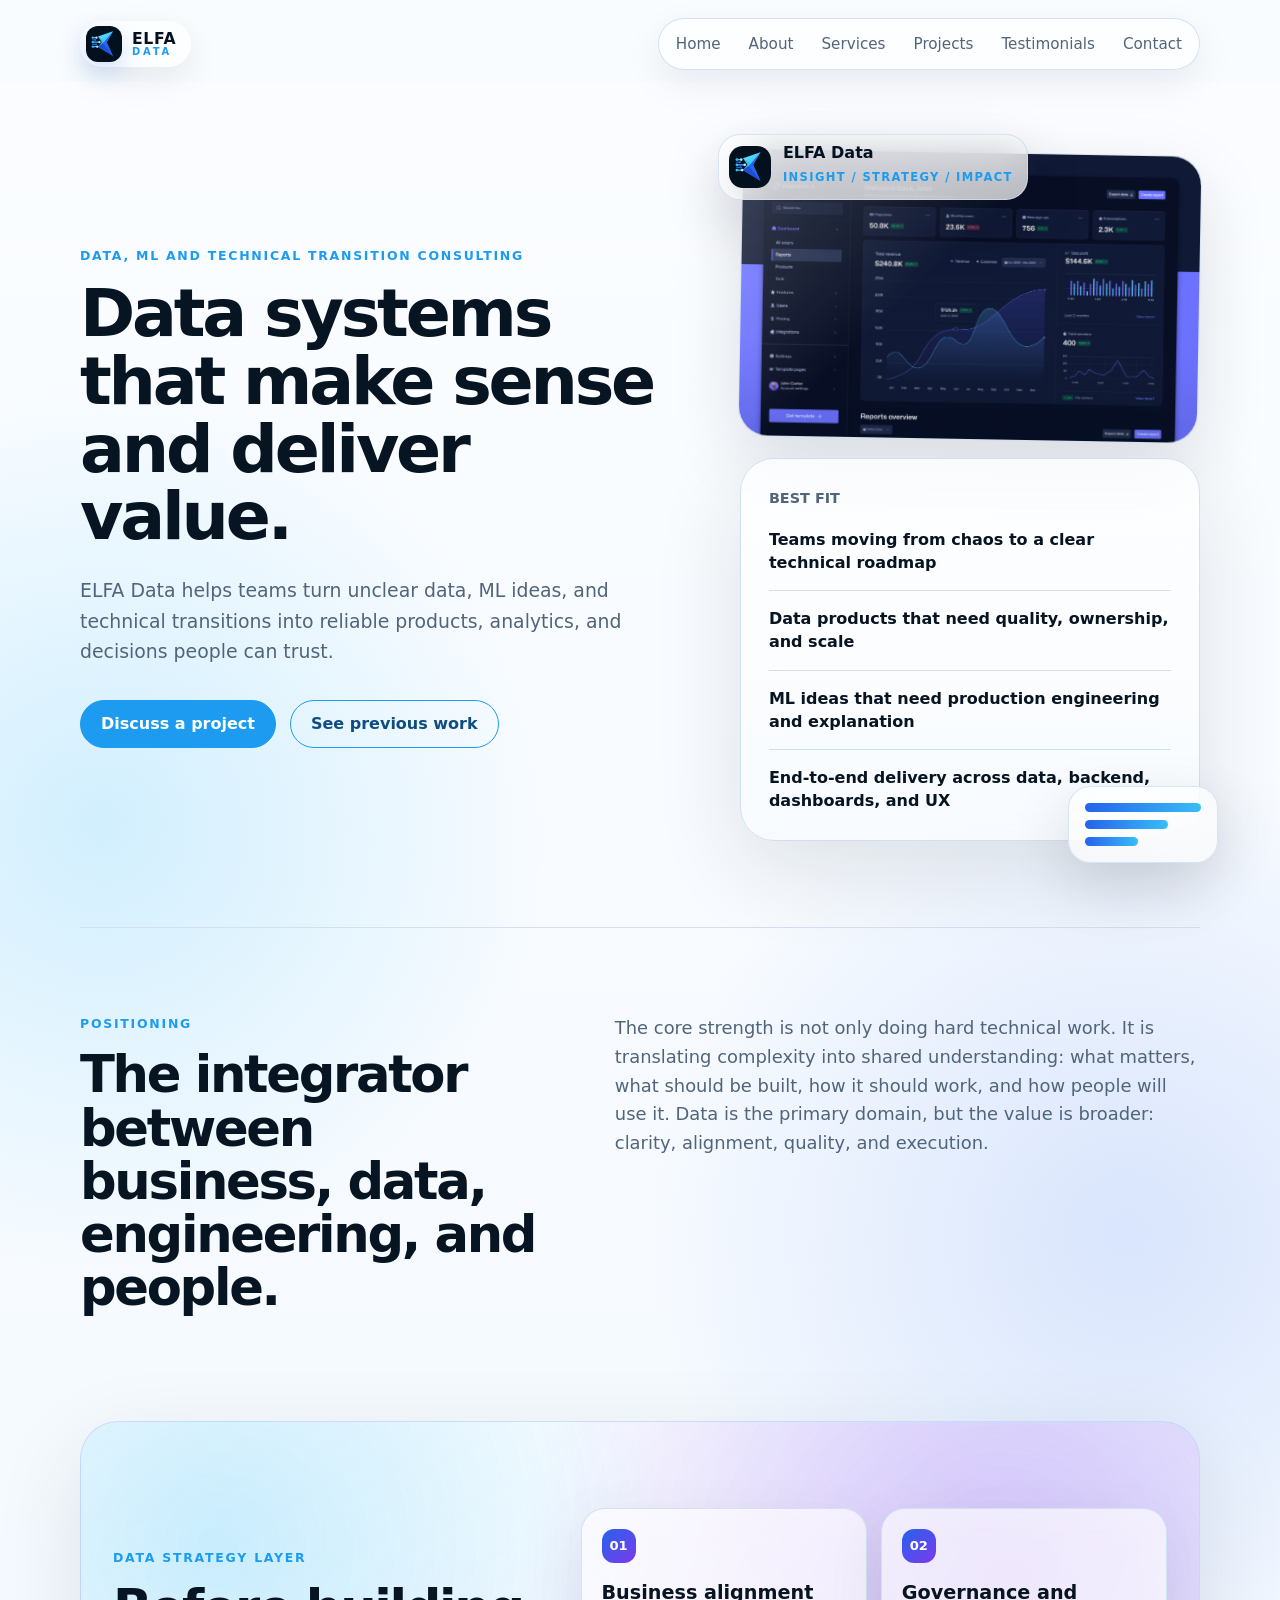
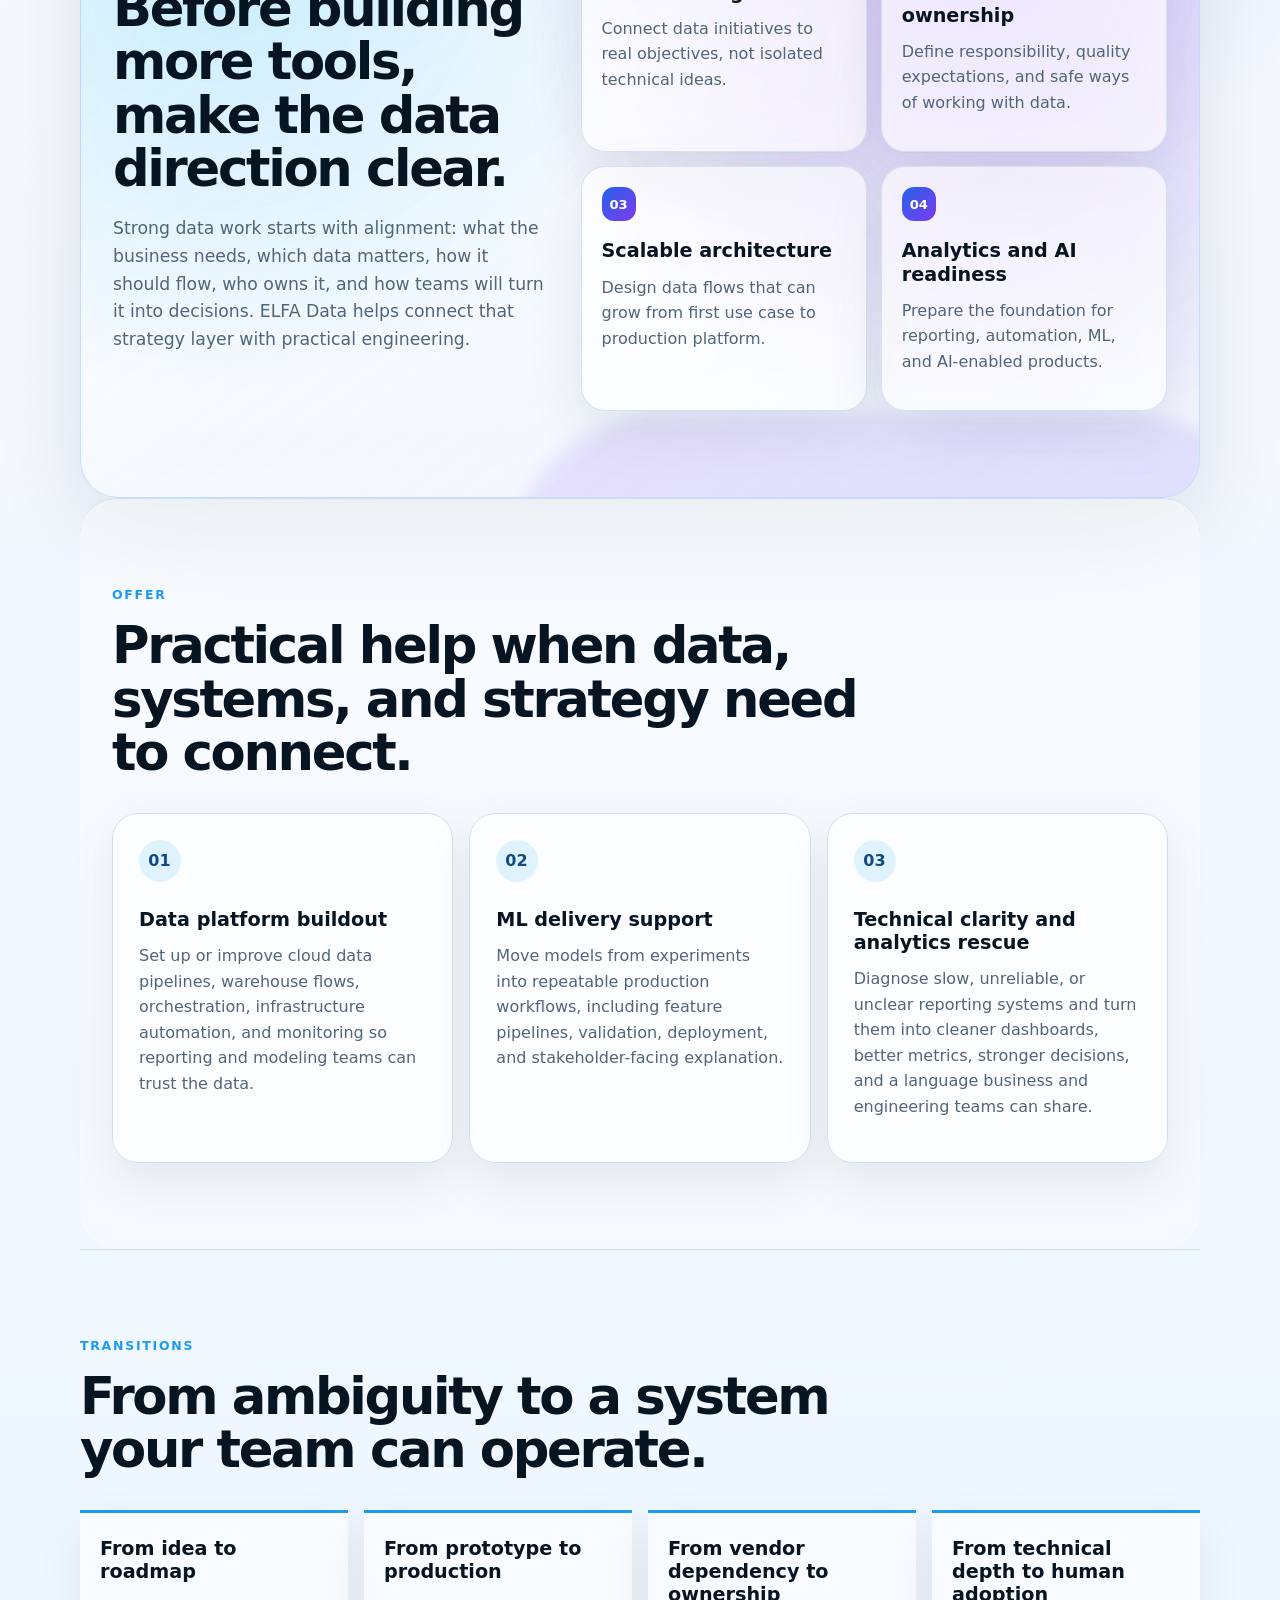
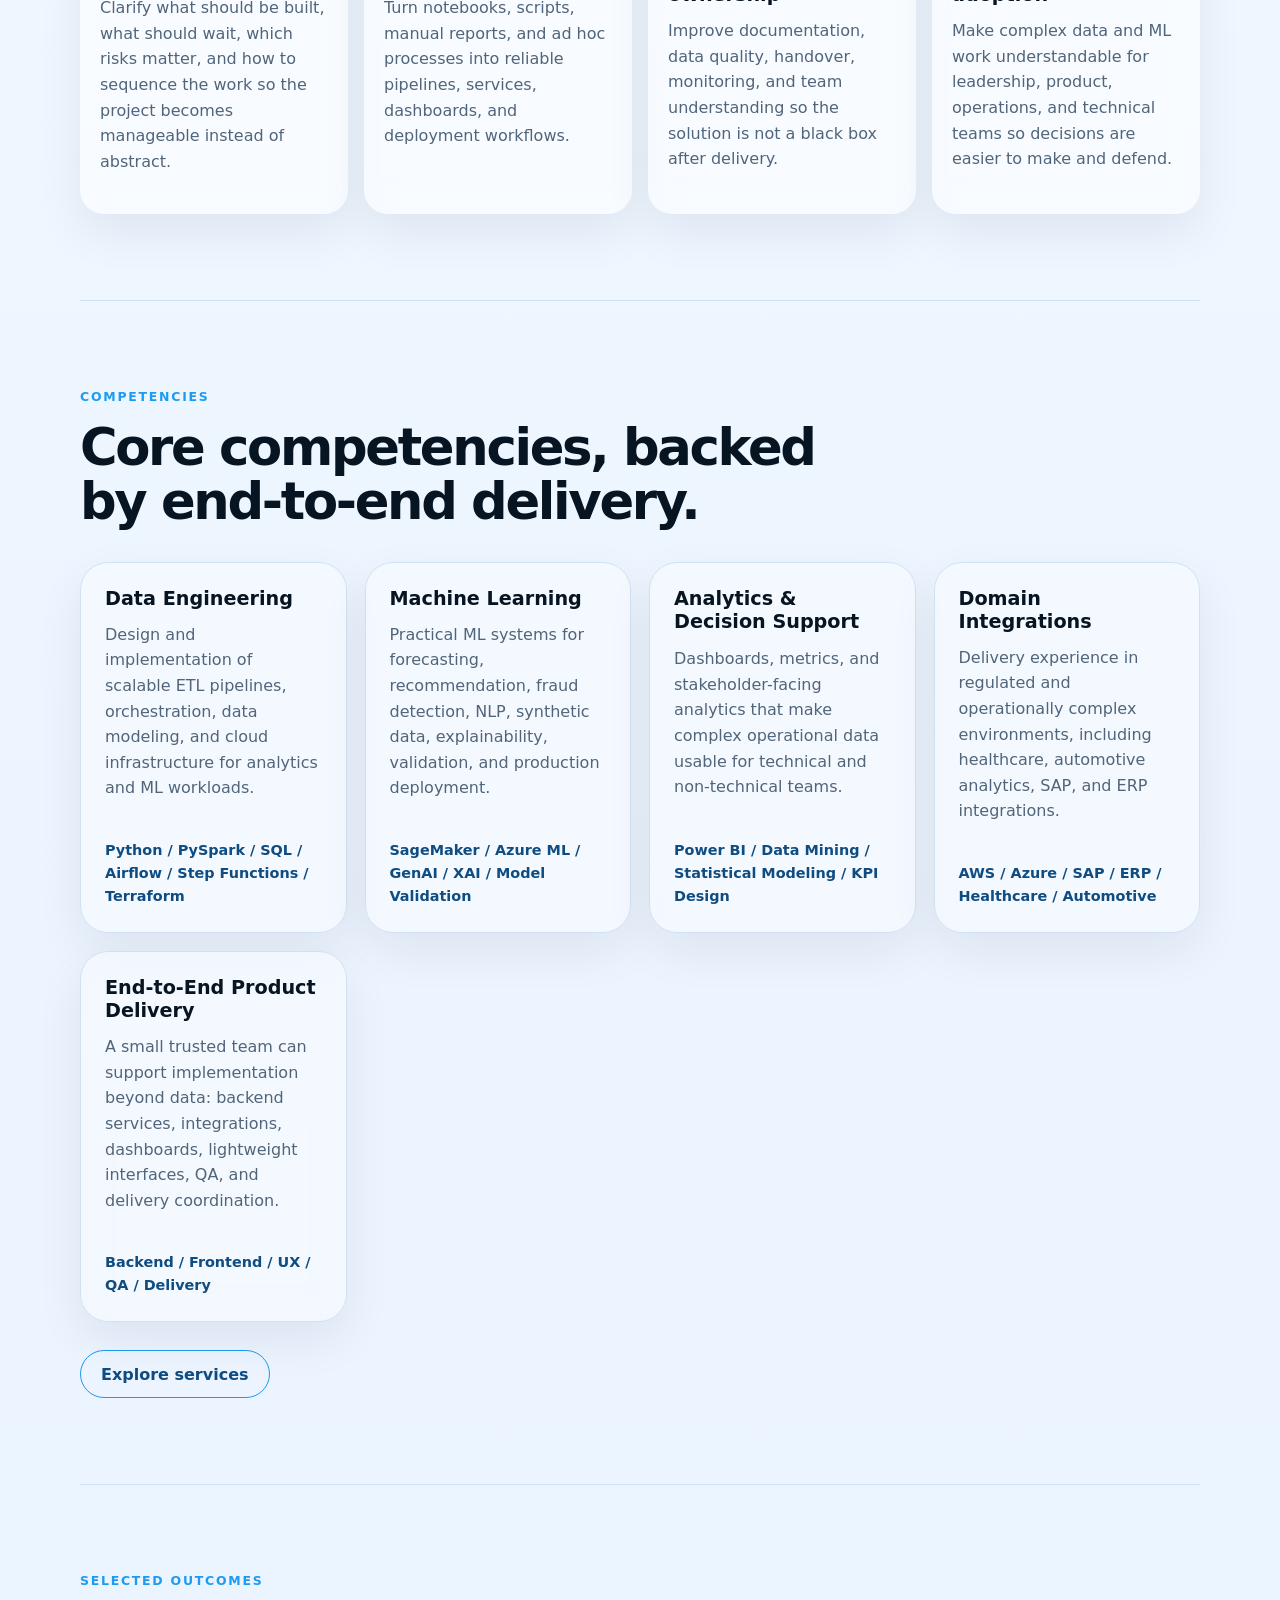
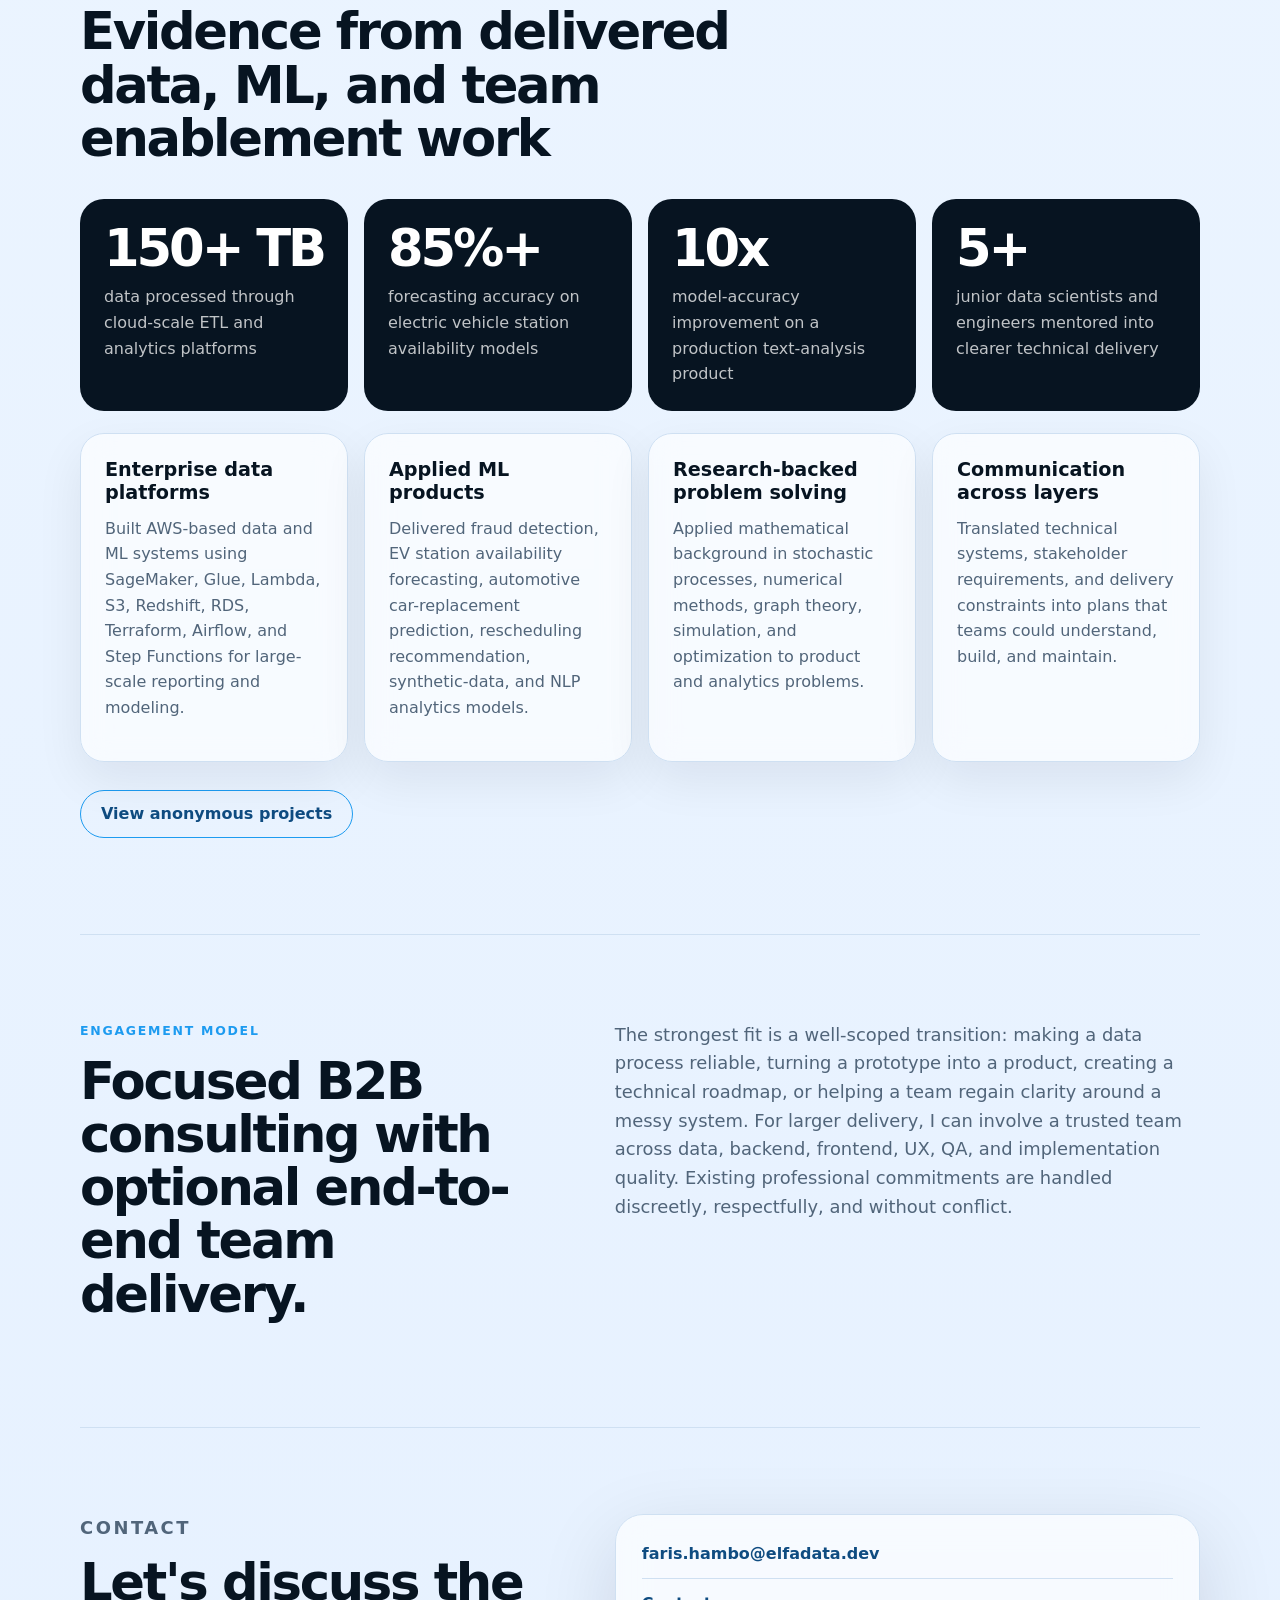
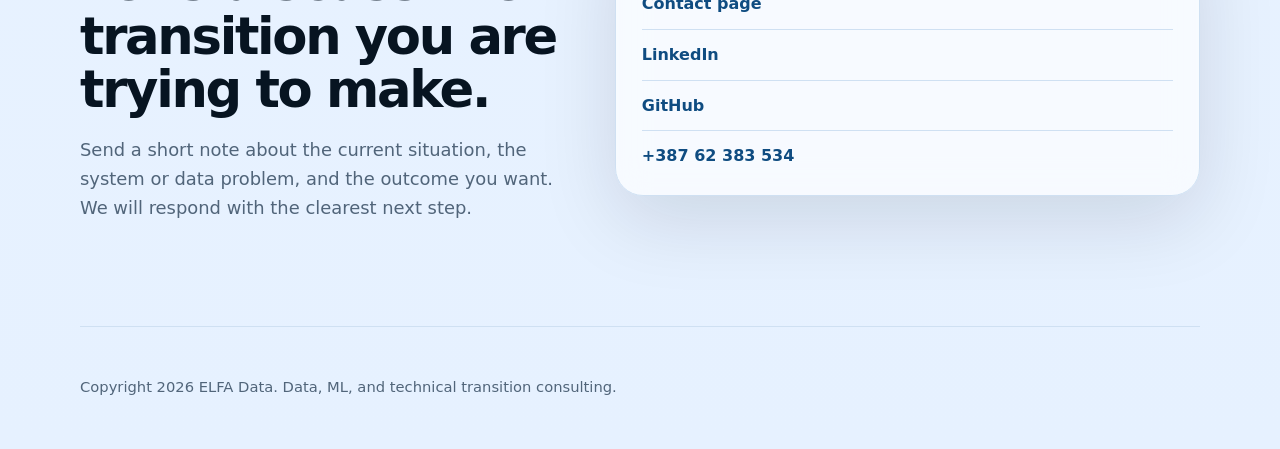
==== index.html @ 27aa933b "Initial ELFA Data portfolio site" ====
<!doctype html>
<html lang="en">
  <head>
    <meta charset="utf-8">
    <meta name="viewport" content="width=device-width, initial-scale=1">
    <meta
      name="description"
      content="Data, machine learning, and technical transition consulting for teams that need complex systems made clear, buildable, and useful."
    >
    <title>ELFA Data | Data, ML & Technical Transitions</title>
    <link rel="stylesheet" href="styles.css">
  </head>
  <body>
    <header class="site-header">
      <nav class="nav" aria-label="Main navigation">
        <a class="brand" href="index.html" aria-label="ELFA Data home">
          <img class="brand-logo" src="assets/elfa-mark.svg" alt="" aria-hidden="true">
          <span class="brand-text">
            <strong>ELFA</strong>
            <small>DATA</small>
          </span>
        </a>
        <div class="nav-links">
          <a href="index.html">Home</a>
          <a href="about.html">About</a>
          <a href="services.html">Services</a>
          <a href="projects.html">Projects</a>
          <a href="testimonials.html">Testimonials</a>
          <a href="contact.html">Contact</a>
        </div>
      </nav>
    </header>

    <main id="top">
      <section class="hero">
        <div class="hero-copy">
          <p class="eyebrow">Data, ML and technical transition consulting</p>
          <h1>Data systems that make sense and deliver value.</h1>
          <p class="hero-text">
            ELFA Data helps teams turn unclear data, ML ideas, and technical transitions into reliable products,
            analytics, and decisions people can trust.
          </p>
          <div class="hero-actions">
            <a class="button primary" href="contact.html">Discuss a project</a>
            <a class="button secondary" href="projects.html">See previous work</a>
          </div>
        </div>

        <aside class="hero-visual" aria-label="Consulting snapshot">
          <figure class="visual-frame hero-image-frame">
            <img src="assets/pic2.png" alt="Dark analytics dashboard interface with charts and metrics">
          </figure>

          <div class="signal-card">
            <img src="assets/elfa-mark.svg" alt="" aria-hidden="true">
            <div>
              <p>ELFA Data</p>
              <span>Insight / Strategy / Impact</span>
            </div>
          </div>

          <div class="hero-card">
            <p class="card-label">Best fit</p>
            <ul>
              <li>Teams moving from chaos to a clear technical roadmap</li>
              <li>Data products that need quality, ownership, and scale</li>
              <li>ML ideas that need production engineering and explanation</li>
              <li>End-to-end delivery across data, backend, dashboards, and UX</li>
            </ul>
          </div>

          <div class="mini-dashboard" aria-hidden="true">
            <span></span>
            <span></span>
            <span></span>
          </div>
        </aside>
      </section>

      <section class="section intro">
        <div>
          <p class="eyebrow">Positioning</p>
          <h2>The integrator between business, data, engineering, and people.</h2>
        </div>
        <p>
          The core strength is not only doing hard technical work. It is translating complexity into shared
          understanding: what matters, what should be built, how it should work, and how people will use it. Data
          is the primary domain, but the value is broader: clarity, alignment, quality, and execution.
        </p>
      </section>

      <section class="section strategy-cloud">
        <div class="strategy-copy">
          <p class="eyebrow">Data strategy layer</p>
          <h2>Before building more tools, make the data direction clear.</h2>
          <p>
            Strong data work starts with alignment: what the business needs, which data matters, how it should flow,
            who owns it, and how teams will turn it into decisions. ELFA Data helps connect that strategy layer with
            practical engineering.
          </p>
        </div>

        <div class="strategy-grid" aria-label="Data strategy elements">
          <article>
            <span>01</span>
            <h3>Business alignment</h3>
            <p>Connect data initiatives to real objectives, not isolated technical ideas.</p>
          </article>
          <article>
            <span>02</span>
            <h3>Governance and ownership</h3>
            <p>Define responsibility, quality expectations, and safe ways of working with data.</p>
          </article>
          <article>
            <span>03</span>
            <h3>Scalable architecture</h3>
            <p>Design data flows that can grow from first use case to production platform.</p>
          </article>
          <article>
            <span>04</span>
            <h3>Analytics and AI readiness</h3>
            <p>Prepare the foundation for reporting, automation, ML, and AI-enabled products.</p>
          </article>
        </div>
      </section>

      <section class="section offer" id="offer">
        <div class="section-heading">
          <p class="eyebrow">Offer</p>
          <h2>Practical help when data, systems, and strategy need to connect.</h2>
        </div>

        <div class="offer-grid">
          <article>
            <span>01</span>
            <h3>Data platform buildout</h3>
            <p>
              Set up or improve cloud data pipelines, warehouse flows, orchestration, infrastructure automation,
              and monitoring so reporting and modeling teams can trust the data.
            </p>
          </article>
          <article>
            <span>02</span>
            <h3>ML delivery support</h3>
            <p>
              Move models from experiments into repeatable production workflows, including feature pipelines,
              validation, deployment, and stakeholder-facing explanation.
            </p>
          </article>
          <article>
            <span>03</span>
            <h3>Technical clarity and analytics rescue</h3>
            <p>
              Diagnose slow, unreliable, or unclear reporting systems and turn them into cleaner dashboards, better
              metrics, stronger decisions, and a language business and engineering teams can share.
            </p>
          </article>
        </div>
      </section>

      <section class="section transitions" id="transitions">
        <div class="section-heading">
          <p class="eyebrow">Transitions</p>
          <h2>From ambiguity to a system your team can operate.</h2>
        </div>

        <div class="transition-grid">
          <article>
            <h3>From idea to roadmap</h3>
            <p>
              Clarify what should be built, what should wait, which risks matter, and how to sequence the work so
              the project becomes manageable instead of abstract.
            </p>
          </article>
          <article>
            <h3>From prototype to production</h3>
            <p>
              Turn notebooks, scripts, manual reports, and ad hoc processes into reliable pipelines, services,
              dashboards, and deployment workflows.
            </p>
          </article>
          <article>
            <h3>From vendor dependency to ownership</h3>
            <p>
              Improve documentation, data quality, handover, monitoring, and team understanding so the solution is
              not a black box after delivery.
            </p>
          </article>
          <article>
            <h3>From technical depth to human adoption</h3>
            <p>
              Make complex data and ML work understandable for leadership, product, operations, and technical teams
              so decisions are easier to make and defend.
            </p>
          </article>
        </div>
      </section>

      <section class="section" id="services">
        <div class="section-heading">
          <p class="eyebrow">Competencies</p>
          <h2>Core competencies, backed by end-to-end delivery.</h2>
        </div>

        <div class="service-grid">
          <article class="service-card">
            <h3>Data Engineering</h3>
            <p>
              Design and implementation of scalable ETL pipelines, orchestration, data modeling, and cloud
              infrastructure for analytics and ML workloads.
            </p>
            <span>Python / PySpark / SQL / Airflow / Step Functions / Terraform</span>
          </article>

          <article class="service-card">
            <h3>Machine Learning</h3>
            <p>
              Practical ML systems for forecasting, recommendation, fraud detection, NLP, synthetic data,
              explainability, validation, and production deployment.
            </p>
            <span>SageMaker / Azure ML / GenAI / XAI / Model Validation</span>
          </article>

          <article class="service-card">
            <h3>Analytics & Decision Support</h3>
            <p>
              Dashboards, metrics, and stakeholder-facing analytics that make complex operational data usable for
              technical and non-technical teams.
            </p>
            <span>Power BI / Data Mining / Statistical Modeling / KPI Design</span>
          </article>

          <article class="service-card">
            <h3>Domain Integrations</h3>
            <p>
              Delivery experience in regulated and operationally complex environments, including healthcare,
              automotive analytics, SAP, and ERP integrations.
            </p>
            <span>AWS / Azure / SAP / ERP / Healthcare / Automotive</span>
          </article>

          <article class="service-card">
            <h3>End-to-End Product Delivery</h3>
            <p>
              A small trusted team can support implementation beyond data: backend services, integrations,
              dashboards, lightweight interfaces, QA, and delivery coordination.
            </p>
            <span>Backend / Frontend / UX / QA / Delivery</span>
          </article>

        </div>
        <div class="section-link">
          <a class="button secondary" href="services.html">Explore services</a>
        </div>
      </section>

      <section class="section proof" id="proof">
        <div class="section-heading">
          <p class="eyebrow">Selected outcomes</p>
          <h2>Evidence from delivered data, ML, and team enablement work</h2>
        </div>

        <div class="metric-grid">
          <div class="metric">
            <strong>150+ TB</strong>
            <span>data processed through cloud-scale ETL and analytics platforms</span>
          </div>
          <div class="metric">
            <strong>85%+</strong>
            <span>forecasting accuracy on electric vehicle station availability models</span>
          </div>
          <div class="metric">
            <strong>10x</strong>
            <span>model-accuracy improvement on a production text-analysis product</span>
          </div>
          <div class="metric">
            <strong>5+</strong>
            <span>junior data scientists and engineers mentored into clearer technical delivery</span>
          </div>
        </div>

        <div class="proof-list">
          <article>
            <h3>Enterprise data platforms</h3>
            <p>
              Built AWS-based data and ML systems using SageMaker, Glue, Lambda, S3, Redshift, RDS, Terraform,
              Airflow, and Step Functions for large-scale reporting and modeling.
            </p>
          </article>
          <article>
            <h3>Applied ML products</h3>
            <p>
              Delivered fraud detection, EV station availability forecasting, automotive car-replacement
              prediction, rescheduling recommendation, synthetic-data, and NLP analytics models.
            </p>
          </article>
          <article>
            <h3>Research-backed problem solving</h3>
            <p>
              Applied mathematical background in stochastic processes, numerical methods, graph theory, simulation,
              and optimization to product and analytics problems.
            </p>
          </article>
          <article>
            <h3>Communication across layers</h3>
            <p>
              Translated technical systems, stakeholder requirements, and delivery constraints into plans that
              teams could understand, build, and maintain.
            </p>
          </article>
        </div>
        <div class="section-link">
          <a class="button secondary" href="projects.html">View anonymous projects</a>
        </div>
      </section>

      <section class="section availability">
        <div>
          <p class="eyebrow">Engagement model</p>
          <h2>Focused B2B consulting with optional end-to-end team delivery.</h2>
        </div>
        <p>
          The strongest fit is a well-scoped transition: making a data process reliable, turning a prototype into a
          product, creating a technical roadmap, or helping a team regain clarity around a messy system. For larger
          delivery, I can involve a trusted team across data, backend, frontend, UX, QA, and implementation quality.
          Existing professional commitments are handled discreetly, respectfully, and without conflict.
        </p>
      </section>

      <section class="section contact" id="contact">
        <div>
          <p class="eyebrow">Contact</p>
          <h2>Let's discuss the transition you are trying to make.</h2>
          <p>
            Send a short note about the current situation, the system or data problem, and the outcome you want.
            We will respond with the clearest next step.
          </p>
        </div>
        <div class="contact-card">
          <a href="mailto:faris.hambo@elfadata.dev">faris.hambo@elfadata.dev</a>
          <a href="contact.html">Contact page</a>
          <a href="https://www.linkedin.com/in/faris-hambo">LinkedIn</a>
          <a href="https://github.com/FarisHambo-Node">GitHub</a>
          <a href="tel:+38762383534">+387 62 383 534</a>
        </div>
      </section>
    </main>

    <footer class="footer">
      <p>Copyright 2026 ELFA Data. Data, ML, and technical transition consulting.</p>
    </footer>
  </body>
</html>
---- styles.css ----
:root {
  color-scheme: light;
  --bg: #eef6ff;
  --surface: #f8fbff;
  --surface-strong: #ffffff;
  --ink: #071421;
  --muted: #51657a;
  --line: #cfe0f2;
  --accent: #1d9bf0;
  --accent-dark: #0f4c81;
  --accent-soft: #dff3ff;
  --navy: #03111f;
  --blue: #2563eb;
  --cyan: #38bdf8;
  --shadow: 0 24px 80px rgba(3, 17, 31, 0.12);
  --font-body: ui-sans-serif, system-ui, -apple-system, BlinkMacSystemFont, "Segoe UI", sans-serif;
  --font-display: ui-sans-serif, system-ui, -apple-system, BlinkMacSystemFont, "Segoe UI", sans-serif;
  font-family: var(--font-body);
}

* {
  box-sizing: border-box;
}

html {
  scroll-behavior: smooth;
}

body {
  margin: 0;
  background:
    radial-gradient(circle at 8% 12%, rgba(56, 189, 248, 0.2), transparent 28rem),
    radial-gradient(circle at 88% 18%, rgba(37, 99, 235, 0.14), transparent 30rem),
    linear-gradient(180deg, #fbfdff 0%, var(--bg) 48%, #e6f1ff 100%);
  color: var(--ink);
  font-size: 16px;
  line-height: 1.6;
}

a {
  color: inherit;
  text-decoration: none;
}

.site-header {
  position: sticky;
  top: 0;
  z-index: 10;
  background: rgba(248, 251, 255, 0.78);
  backdrop-filter: blur(20px);
}

.nav,
main,
.footer {
  width: min(1120px, calc(100% - 40px));
  margin: 0 auto;
}

.nav {
  display: flex;
  align-items: center;
  justify-content: space-between;
  padding: 18px 0 12px;
}

.brand {
  display: inline-flex;
  align-items: center;
  gap: 10px;
  min-height: 46px;
  border-radius: 999px;
  background: rgba(255, 255, 255, 0.7);
  padding: 5px 15px 5px 6px;
  box-shadow: 0 12px 34px rgba(3, 17, 31, 0.08);
  font-weight: 850;
  letter-spacing: -0.03em;
}

.brand-logo {
  width: 36px;
  height: 36px;
  border-radius: 12px;
  box-shadow: 0 10px 24px rgba(37, 99, 235, 0.2);
}

.brand-text {
  display: grid;
  gap: 0;
  line-height: 1;
}

.brand-text strong {
  color: var(--navy);
  font-size: 0.98rem;
  letter-spacing: 0.04em;
}

.brand-text small {
  color: var(--accent);
  font-size: 0.62rem;
  font-weight: 850;
  letter-spacing: 0.28em;
}

.nav-links {
  display: flex;
  gap: 4px;
  border: 1px solid rgba(207, 224, 242, 0.92);
  border-radius: 999px;
  background: rgba(255, 255, 255, 0.68);
  box-shadow: 0 14px 40px rgba(3, 17, 31, 0.07);
  padding: 5px;
  color: var(--muted);
  font-size: 0.95rem;
}

.nav-links a {
  border-radius: 999px;
  padding: 8px 12px;
}

.nav-links a:hover {
  background: var(--accent-soft);
  color: var(--accent);
}

.hero {
  display: grid;
  grid-template-columns: minmax(0, 0.92fr) minmax(340px, 0.72fr);
  gap: 72px;
  align-items: center;
  min-height: calc(100vh - 70px);
  padding: 70px 0 86px;
}

.hero-copy {
  max-width: 700px;
}

.page-hero {
  max-width: 900px;
  padding: 104px 0 76px;
}

.eyebrow {
  margin: 0 0 14px;
  color: var(--accent);
  font-size: 0.78rem;
  font-weight: 800;
  letter-spacing: 0.14em;
  text-transform: uppercase;
}

h1,
h2,
h3,
p {
  margin-top: 0;
}

h1 {
  max-width: 760px;
  margin-bottom: 24px;
  font-family: var(--font-display);
  font-size: clamp(2.7rem, 5.2vw, 4.9rem);
  font-weight: 760;
  line-height: 1.02;
  letter-spacing: -0.048em;
}

h2 {
  margin-bottom: 20px;
  font-size: clamp(2rem, 4vw, 3.6rem);
  font-weight: 760;
  line-height: 1.04;
  letter-spacing: -0.045em;
}

h3 {
  margin-bottom: 12px;
  font-size: 1.2rem;
  line-height: 1.2;
}

.hero-text {
  max-width: 620px;
  color: var(--muted);
  font-size: clamp(1.04rem, 1.6vw, 1.18rem);
}

.hero-actions {
  display: flex;
  flex-wrap: wrap;
  gap: 14px;
  margin-top: 34px;
}

.button {
  display: inline-flex;
  align-items: center;
  justify-content: center;
  min-height: 48px;
  padding: 0 20px;
  border: 1px solid var(--accent);
  border-radius: 999px;
  font-weight: 800;
}

.button.primary {
  background: var(--accent);
  color: #fff;
}

.button.primary:hover {
  background: var(--accent-dark);
}

.button.secondary {
  color: var(--accent-dark);
}

.button.secondary:hover {
  background: var(--accent-soft);
}

.hero-visual {
  position: relative;
  display: grid;
  gap: 18px;
}

.visual-frame {
  position: relative;
  overflow: hidden;
  margin: 0;
  border: 1px solid rgba(207, 224, 242, 0.86);
  border-radius: 30px;
  background: rgba(255, 255, 255, 0.46);
  box-shadow: 0 24px 70px rgba(3, 17, 31, 0.12);
  backdrop-filter: blur(18px);
}

.visual-frame::after {
  content: "";
  position: absolute;
  inset: 0;
  background:
    linear-gradient(135deg, rgba(255, 255, 255, 0.22), transparent 42%),
    linear-gradient(0deg, rgba(3, 17, 31, 0.1), transparent 35%);
  pointer-events: none;
}

.visual-frame img {
  display: block;
  width: 100%;
  height: 100%;
  object-fit: cover;
}

.hero-image-frame {
  aspect-ratio: 16 / 10;
  transform: rotate(1deg);
}

.signal-card {
  position: absolute;
  top: -18px;
  left: -22px;
  z-index: 2;
  display: flex;
  align-items: center;
  gap: 12px;
  border: 1px solid rgba(207, 224, 242, 0.84);
  border-radius: 22px;
  background: rgba(255, 255, 255, 0.72);
  box-shadow: 0 22px 60px rgba(3, 17, 31, 0.14);
  padding: 10px 14px 10px 10px;
  backdrop-filter: blur(20px);
}

.signal-card img {
  width: 42px;
  height: 42px;
  border-radius: 14px;
}

.signal-card p {
  margin-bottom: 2px;
  color: var(--navy);
  font-weight: 850;
  line-height: 1;
}

.signal-card span {
  color: var(--accent);
  font-size: 0.72rem;
  font-weight: 800;
  letter-spacing: 0.12em;
  text-transform: uppercase;
}

.hero-card {
  border: 1px solid var(--line);
  border-radius: 34px;
  background:
    linear-gradient(180deg, rgba(255, 255, 255, 0.74), rgba(248, 251, 255, 0.58));
  box-shadow: 0 28px 90px rgba(3, 17, 31, 0.11);
  backdrop-filter: blur(18px);
  padding: 28px;
}

.mini-dashboard {
  position: absolute;
  right: -18px;
  bottom: -22px;
  display: grid;
  gap: 8px;
  width: 150px;
  border: 1px solid rgba(207, 224, 242, 0.84);
  border-radius: 22px;
  background: rgba(255, 255, 255, 0.66);
  box-shadow: 0 22px 60px rgba(3, 17, 31, 0.13);
  padding: 16px;
  backdrop-filter: blur(20px);
}

.mini-dashboard span {
  display: block;
  height: 9px;
  border-radius: 999px;
  background: linear-gradient(90deg, var(--blue), var(--cyan));
}

.mini-dashboard span:nth-child(2) {
  width: 72%;
}

.mini-dashboard span:nth-child(3) {
  width: 46%;
}

.card-label {
  margin-bottom: 18px;
  color: var(--muted);
  font-size: 0.9rem;
  font-weight: 800;
  text-transform: uppercase;
}

.hero-card ul {
  display: grid;
  gap: 16px;
  margin: 0;
  padding: 0;
  list-style: none;
}

.hero-card li {
  padding-bottom: 16px;
  border-bottom: 1px solid var(--line);
  color: var(--ink);
  font-weight: 720;
  line-height: 1.45;
}

.hero-card li:last-child {
  padding-bottom: 0;
  border-bottom: 0;
}

.section {
  padding: 86px 0;
  border-top: 1px solid var(--line);
}

.intro,
.availability,
.contact {
  display: grid;
  grid-template-columns: minmax(0, 0.9fr) minmax(280px, 1.1fr);
  gap: 56px;
  align-items: start;
}

.intro > p,
.availability > p,
.contact p {
  color: var(--muted);
  font-size: 1.12rem;
}

.section-heading {
  max-width: 760px;
  margin-bottom: 34px;
}

.section-link {
  margin-top: 28px;
}

.strategy-cloud {
  position: relative;
  display: grid;
  grid-template-columns: minmax(0, 0.85fr) minmax(320px, 1.15fr);
  gap: 34px;
  align-items: center;
  overflow: hidden;
  border: 1px solid rgba(185, 210, 255, 0.74);
  border-radius: 38px;
  background:
    radial-gradient(circle at 12% 18%, rgba(56, 189, 248, 0.26), transparent 28rem),
    radial-gradient(circle at 82% 22%, rgba(124, 58, 237, 0.28), transparent 30rem),
    linear-gradient(145deg, rgba(255, 255, 255, 0.7), rgba(235, 243, 255, 0.52));
  box-shadow: 0 28px 90px rgba(3, 17, 31, 0.1);
  backdrop-filter: blur(18px);
  padding-right: 32px;
  padding-left: 32px;
}

.strategy-cloud::before {
  content: "";
  position: absolute;
  inset: auto -8% -35% 38%;
  height: 320px;
  border-radius: 999px;
  background: rgba(124, 58, 237, 0.12);
  filter: blur(8px);
  pointer-events: none;
}

.strategy-copy,
.strategy-grid {
  position: relative;
  z-index: 1;
}

.strategy-copy p:last-child {
  color: var(--muted);
  font-size: 1.08rem;
}

.strategy-grid {
  display: grid;
  grid-template-columns: repeat(2, minmax(0, 1fr));
  gap: 14px;
}

.strategy-grid article {
  border: 1px solid rgba(207, 224, 242, 0.9);
  border-radius: 24px;
  background: rgba(255, 255, 255, 0.68);
  box-shadow: 0 20px 58px rgba(3, 17, 31, 0.09);
  backdrop-filter: blur(16px);
  padding: 20px;
}

.strategy-grid span {
  display: inline-flex;
  align-items: center;
  justify-content: center;
  width: 34px;
  height: 34px;
  margin-bottom: 18px;
  border-radius: 12px;
  background: linear-gradient(135deg, var(--blue), #7c3aed);
  color: #fff;
  font-size: 0.82rem;
  font-weight: 900;
}

.strategy-grid p {
  color: var(--muted);
}

.offer {
  border-radius: 36px;
  background: rgba(255, 255, 255, 0.36);
  backdrop-filter: blur(16px);
  padding-right: 32px;
  padding-left: 32px;
}

.offer-grid {
  display: grid;
  grid-template-columns: repeat(3, minmax(0, 1fr));
  gap: 16px;
}

.offer-grid article {
  border: 1px solid var(--line);
  border-radius: 26px;
  background: rgba(255, 255, 255, 0.66);
  box-shadow: 0 18px 48px rgba(3, 17, 31, 0.08);
  backdrop-filter: blur(14px);
  padding: 26px;
}

.offer-grid span {
  display: inline-flex;
  align-items: center;
  justify-content: center;
  width: 42px;
  height: 42px;
  margin-bottom: 26px;
  border-radius: 50%;
  background: var(--accent-soft);
  color: var(--accent-dark);
  font-weight: 900;
}

.offer-grid p {
  color: var(--muted);
}

.transition-grid {
  display: grid;
  grid-template-columns: repeat(4, minmax(0, 1fr));
  gap: 16px;
}

.transition-grid article {
  border-top: 3px solid var(--accent);
  border-radius: 0 0 24px 24px;
  background: rgba(255, 255, 255, 0.56);
  box-shadow: 0 18px 48px rgba(3, 17, 31, 0.07);
  backdrop-filter: blur(14px);
  padding: 24px 20px;
}

.transition-grid p {
  color: var(--muted);
}

.service-grid {
  display: grid;
  grid-template-columns: repeat(auto-fit, minmax(220px, 1fr));
  gap: 18px;
}

.service-card {
  min-height: 290px;
  display: flex;
  flex-direction: column;
  justify-content: space-between;
  border: 1px solid var(--line);
  border-radius: 28px;
  background: rgba(248, 251, 255, 0.66);
  box-shadow: 0 18px 48px rgba(3, 17, 31, 0.07);
  backdrop-filter: blur(14px);
  padding: 24px;
}

.service-card p,
.proof-list p {
  color: var(--muted);
}

.service-card span {
  display: block;
  margin-top: 22px;
  color: var(--accent-dark);
  font-size: 0.9rem;
  font-weight: 800;
}

.proof {
  padding-bottom: 96px;
}

.metric-grid {
  display: grid;
  grid-template-columns: repeat(4, minmax(0, 1fr));
  gap: 16px;
  margin-bottom: 22px;
}

.metric {
  border-radius: 24px;
  background: var(--ink);
  color: #fff;
  padding: 24px;
}

.metric strong {
  display: block;
  margin-bottom: 10px;
  font-size: clamp(2.2rem, 4vw, 3.4rem);
  line-height: 1;
  letter-spacing: -0.06em;
}

.metric span {
  color: rgba(255, 255, 255, 0.75);
}

.proof-list {
  display: grid;
  grid-template-columns: repeat(4, minmax(0, 1fr));
  gap: 16px;
}

.proof-list article {
  border: 1px solid var(--line);
  border-radius: 24px;
  background: rgba(255, 255, 255, 0.64);
  box-shadow: 0 18px 48px rgba(3, 17, 31, 0.07);
  backdrop-filter: blur(14px);
  padding: 24px;
}

.image-band {
  display: grid;
  grid-template-columns: minmax(0, 1fr) minmax(280px, 0.72fr);
  gap: 34px;
  align-items: center;
  padding: 0 0 76px;
}

.wide-visual {
  aspect-ratio: 16 / 8.5;
}

.image-band-copy {
  border: 1px solid rgba(207, 224, 242, 0.84);
  border-radius: 28px;
  background: rgba(255, 255, 255, 0.62);
  box-shadow: 0 20px 58px rgba(3, 17, 31, 0.09);
  padding: 28px;
  backdrop-filter: blur(18px);
}

.image-band-copy p:last-child {
  color: var(--muted);
}

.case-grid {
  display: grid;
  gap: 22px;
}

.case-card {
  display: grid;
  grid-template-columns: minmax(0, 1fr) minmax(220px, 280px);
  gap: 28px;
  align-items: start;
  border: 1px solid var(--line);
  border-radius: 30px;
  background: rgba(255, 255, 255, 0.62);
  box-shadow: 0 18px 50px rgba(3, 17, 31, 0.09);
  backdrop-filter: blur(16px);
  padding: 30px;
}

.case-card > .eyebrow,
.case-card > h2,
.case-card > p,
.case-card > ul {
  grid-column: 1;
}

.case-card h2 {
  max-width: 820px;
  font-size: clamp(1.8rem, 3vw, 3rem);
}

.case-card p {
  max-width: 820px;
  color: var(--muted);
}

.case-media {
  grid-column: 2;
  grid-row: 1 / span 4;
  overflow: hidden;
  margin: 0;
  border: 1px solid rgba(207, 224, 242, 0.84);
  border-radius: 22px;
  background:
    radial-gradient(circle at 20% 10%, rgba(56, 189, 248, 0.22), transparent 42%),
    linear-gradient(145deg, rgba(3, 17, 31, 0.94), rgba(15, 76, 129, 0.72));
  box-shadow:
    inset 0 1px 0 rgba(255, 255, 255, 0.12),
    0 18px 44px rgba(3, 17, 31, 0.14);
  aspect-ratio: 4 / 3;
  padding: 14px;
}

.case-media img {
  display: block;
  width: 100%;
  height: 100%;
  border-radius: 14px;
  object-fit: contain;
}

.case-card ul {
  display: grid;
  grid-template-columns: repeat(3, minmax(0, 1fr));
  gap: 12px;
  margin: 24px 0 0;
  padding: 0;
  list-style: none;
}

.case-card li,
.prompt-grid article {
  border-radius: 18px;
  background: var(--accent-soft);
  padding: 16px;
  color: var(--accent-dark);
  font-weight: 800;
}

.testimonial-grid,
.prompt-grid {
  display: grid;
  grid-template-columns: repeat(2, minmax(0, 1fr));
  gap: 18px;
}

.testimonial-card {
  margin: 0;
  border: 1px solid var(--line);
  border-radius: 28px;
  background: rgba(255, 255, 255, 0.64);
  box-shadow: 0 18px 48px rgba(3, 17, 31, 0.07);
  backdrop-filter: blur(14px);
  padding: 30px;
}

.testimonial-card blockquote {
  margin: 0 0 24px;
  font-size: clamp(1.2rem, 2vw, 1.6rem);
  line-height: 1.35;
  letter-spacing: -0.03em;
}

.testimonial-card figcaption,
.prompt-grid p {
  color: var(--muted);
}

.prompt-grid article {
  color: var(--ink);
  font-weight: 400;
}

.contact {
  margin-bottom: 48px;
  border-bottom: 1px solid var(--line);
}

.contact-card {
  display: grid;
  gap: 12px;
  border: 1px solid var(--line);
  border-radius: 28px;
  background: rgba(255, 255, 255, 0.66);
  box-shadow: var(--shadow);
  backdrop-filter: blur(16px);
  padding: 26px;
}

.contact-card a {
  border-bottom: 1px solid var(--line);
  padding-bottom: 12px;
  color: var(--accent-dark);
  font-weight: 800;
}

.contact-card a:last-child {
  border-bottom: 0;
  padding-bottom: 0;
}

.contact-card a:hover {
  color: var(--accent);
}

.footer {
  padding: 0 0 36px;
  color: var(--muted);
  font-size: 0.92rem;
}

@media (max-width: 900px) {
  .hero,
  .intro,
  .availability,
  .contact {
    grid-template-columns: 1fr;
  }

  .hero {
    min-height: auto;
    padding: 62px 0 76px;
  }

  .hero-visual {
    max-width: 620px;
  }

  .signal-card,
  .mini-dashboard {
    position: static;
  }

  .hero-image-frame {
    transform: none;
  }

  h1 {
    font-size: clamp(2.55rem, 8vw, 4rem);
  }

  .image-band {
    grid-template-columns: 1fr;
  }

  .service-grid,
  .offer-grid,
  .strategy-cloud,
  .transition-grid,
  .metric-grid,
  .proof-list,
  .testimonial-grid,
  .prompt-grid {
    grid-template-columns: repeat(2, minmax(0, 1fr));
  }

  .strategy-cloud {
    grid-template-columns: 1fr;
  }

  .case-card ul {
    grid-template-columns: 1fr;
  }

  .case-card {
    grid-template-columns: 1fr;
  }

  .case-card > .eyebrow,
  .case-card > h2,
  .case-card > p,
  .case-card > ul,
  .case-media {
    grid-column: 1;
  }

  .case-media {
    grid-row: auto;
    max-width: 420px;
  }
}

@media (max-width: 640px) {
  .nav,
  main,
  .footer {
    width: min(100% - 28px, 1120px);
  }

  .nav {
    align-items: flex-start;
    gap: 14px;
    flex-direction: column;
  }

  .nav-links {
    width: 100%;
    justify-content: flex-start;
    gap: 12px;
    overflow-x: auto;
    border-radius: 22px;
    padding: 6px;
  }

  h1 {
    font-size: 2.55rem;
    line-height: 1.02;
    letter-spacing: -0.045em;
  }

  .section {
    padding: 64px 0;
  }

  .image-band {
    padding-bottom: 52px;
  }

  .service-grid,
  .offer-grid,
  .strategy-grid,
  .transition-grid,
  .metric-grid,
  .proof-list,
  .testimonial-grid,
  .prompt-grid {
    grid-template-columns: 1fr;
  }
}
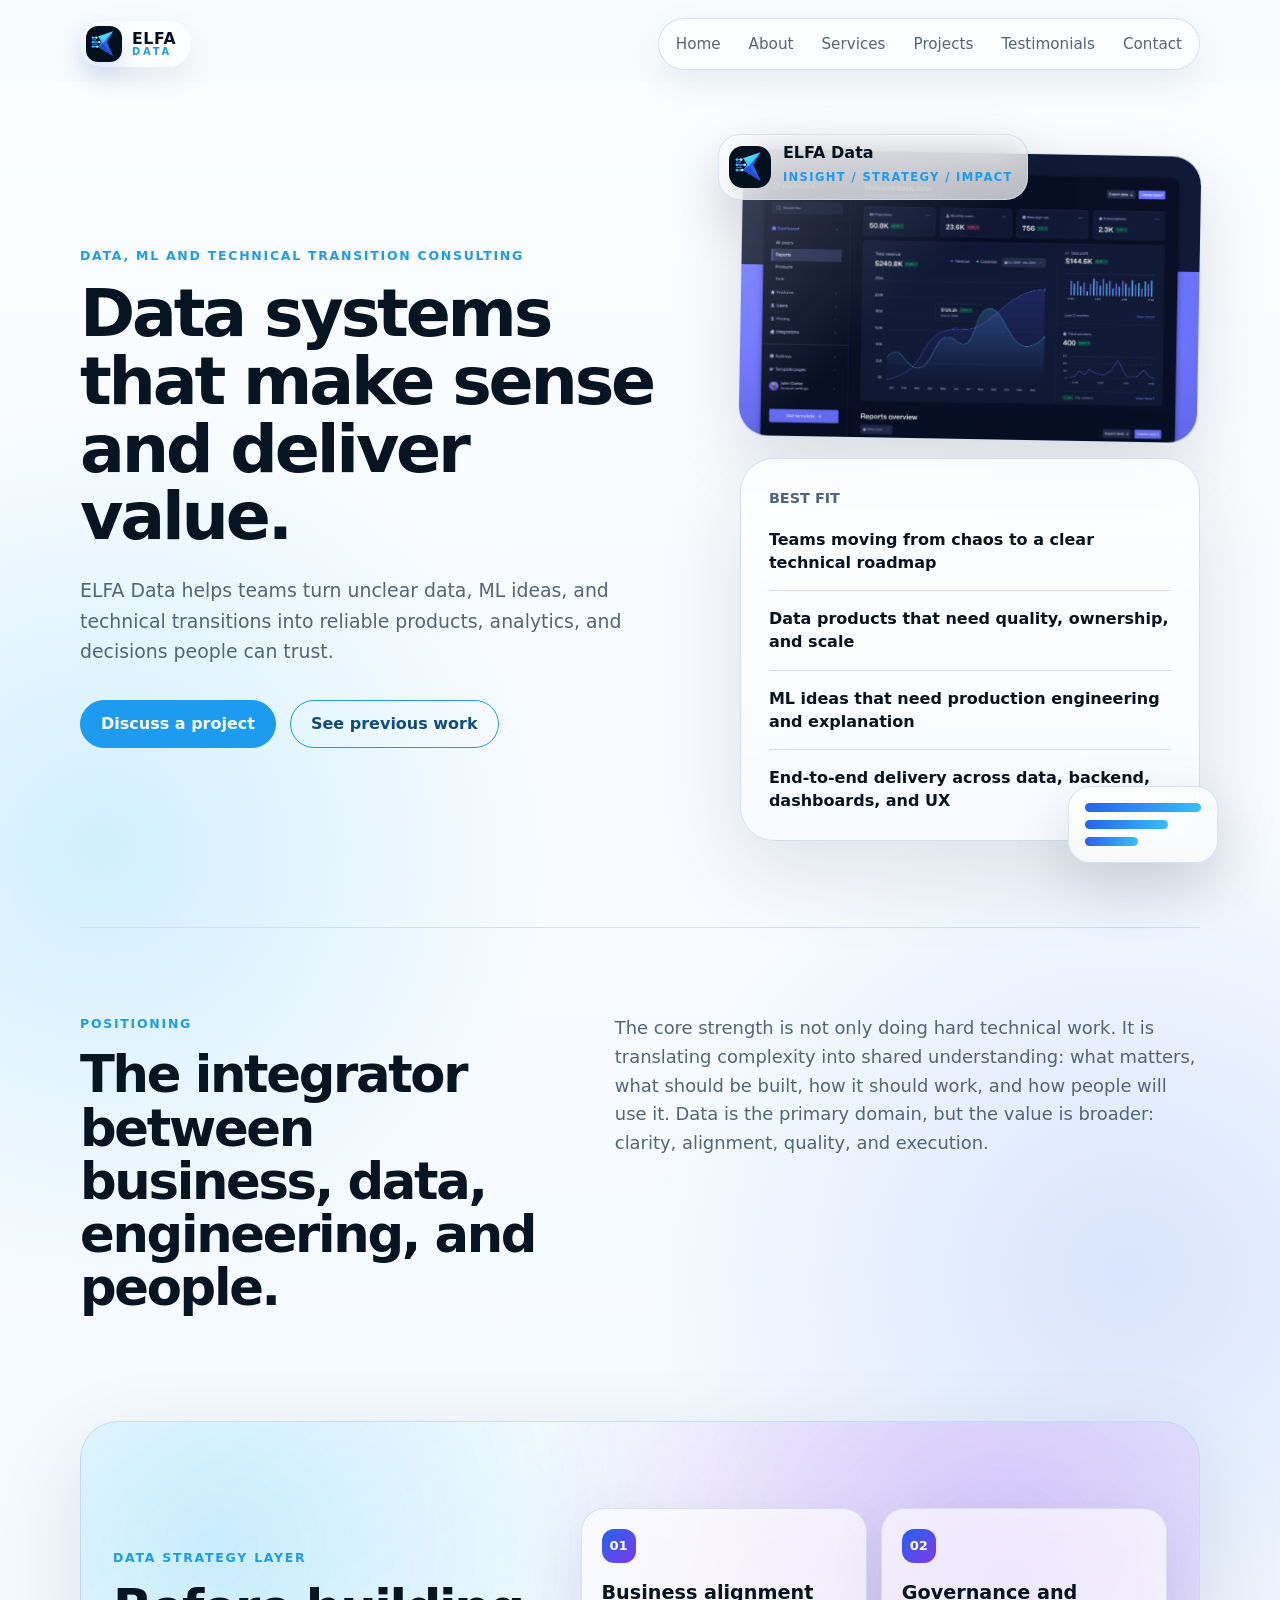
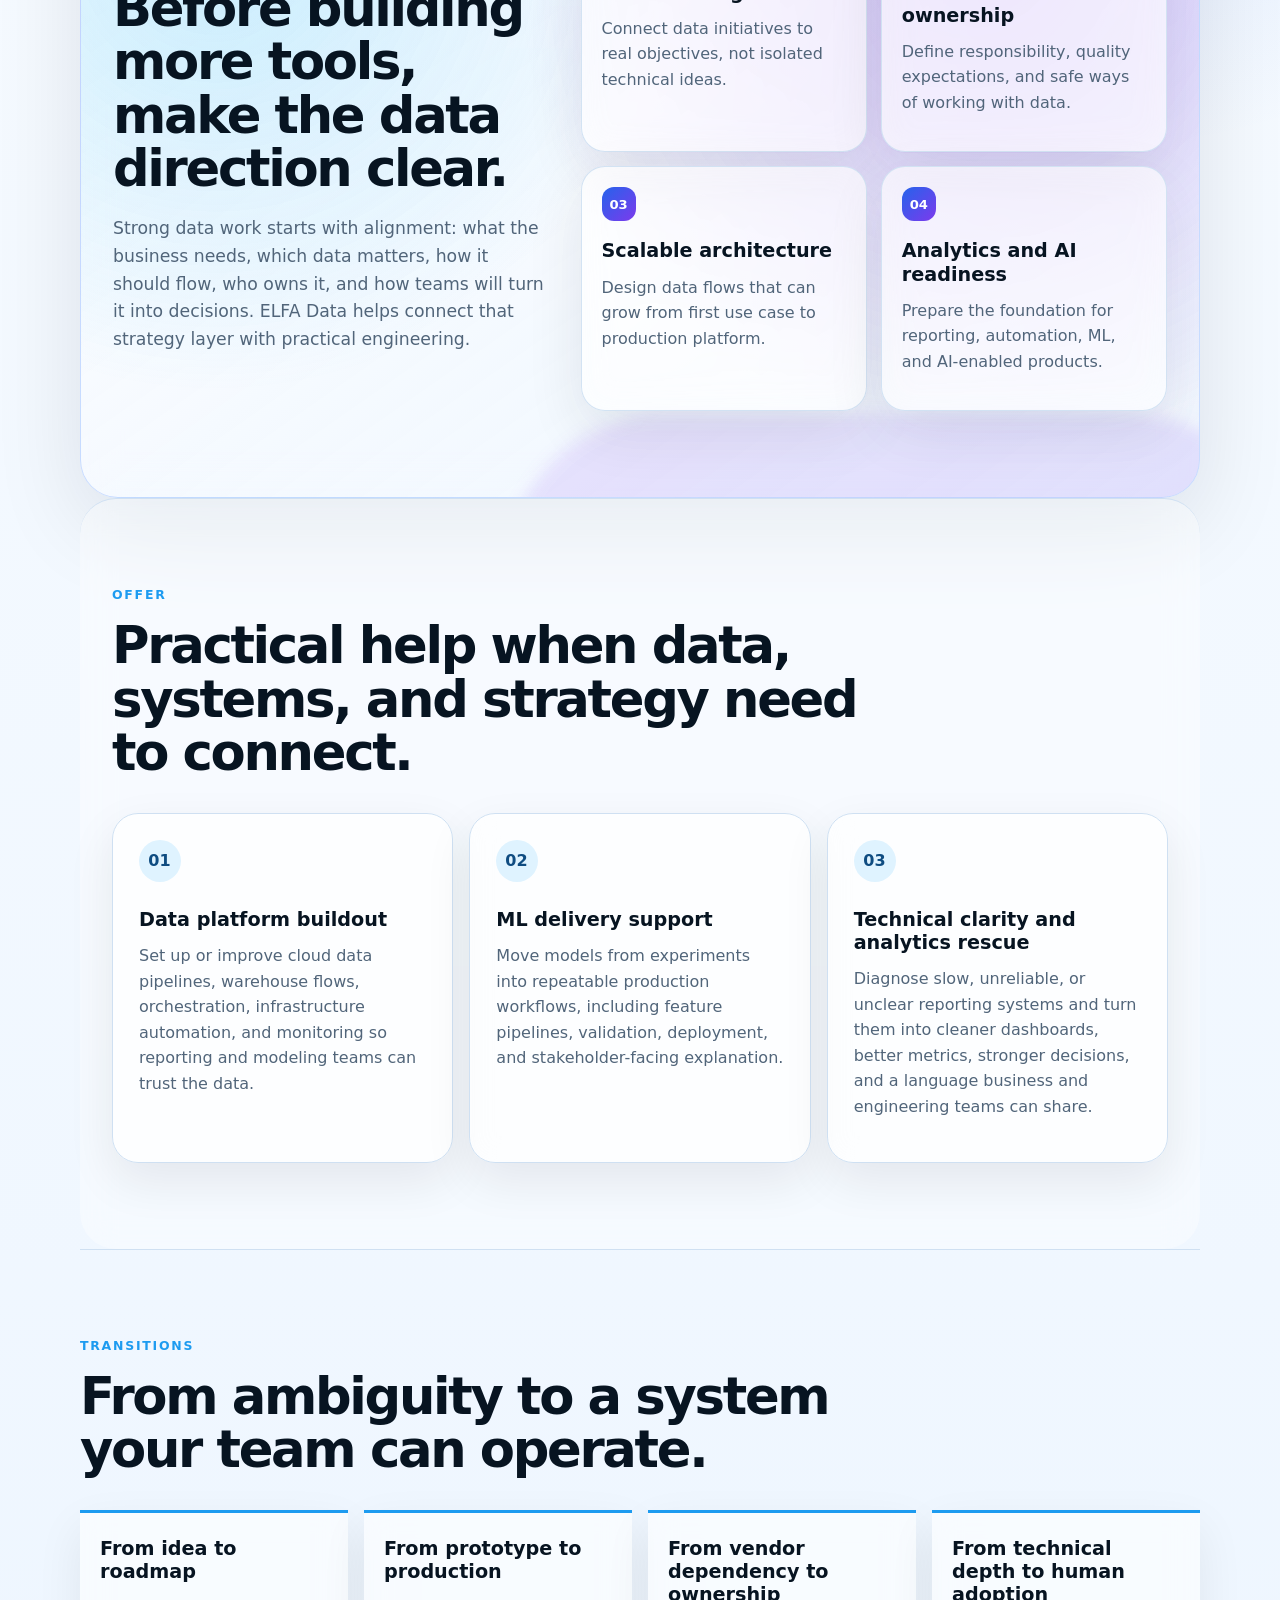
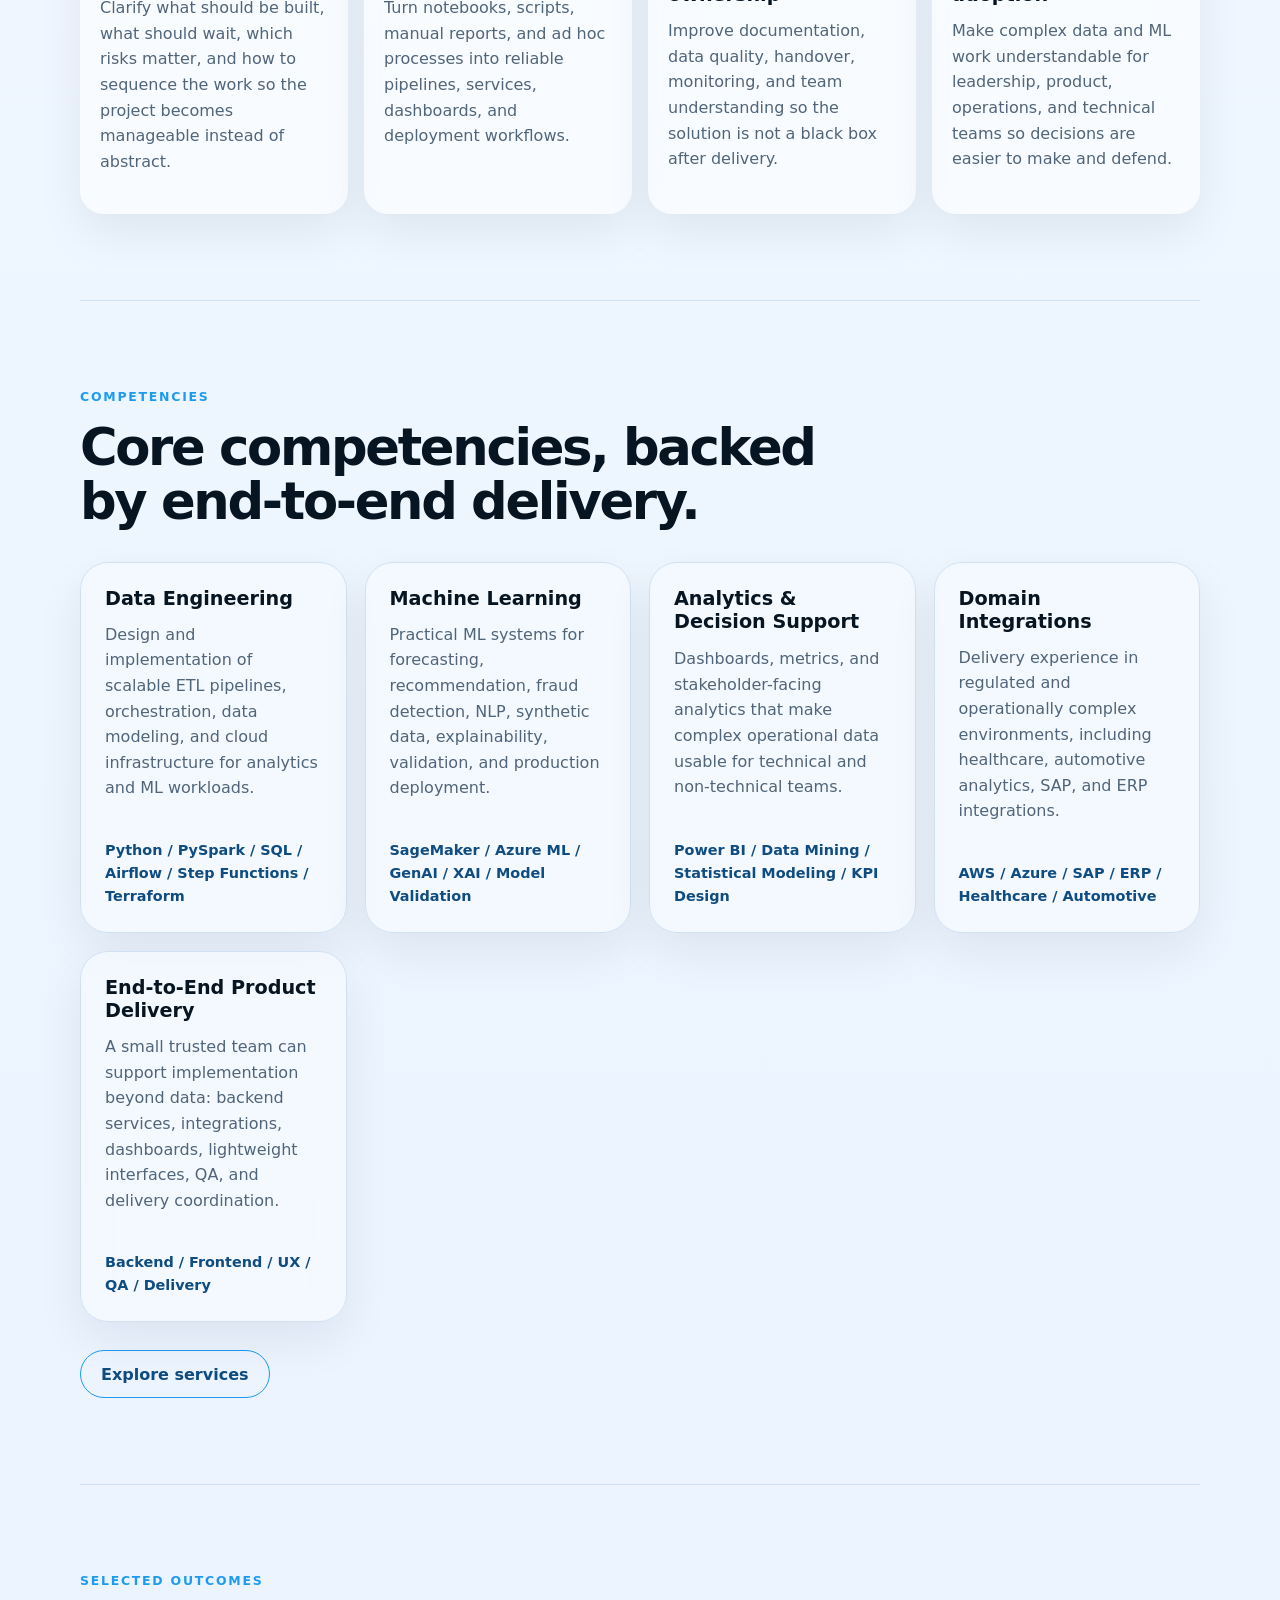
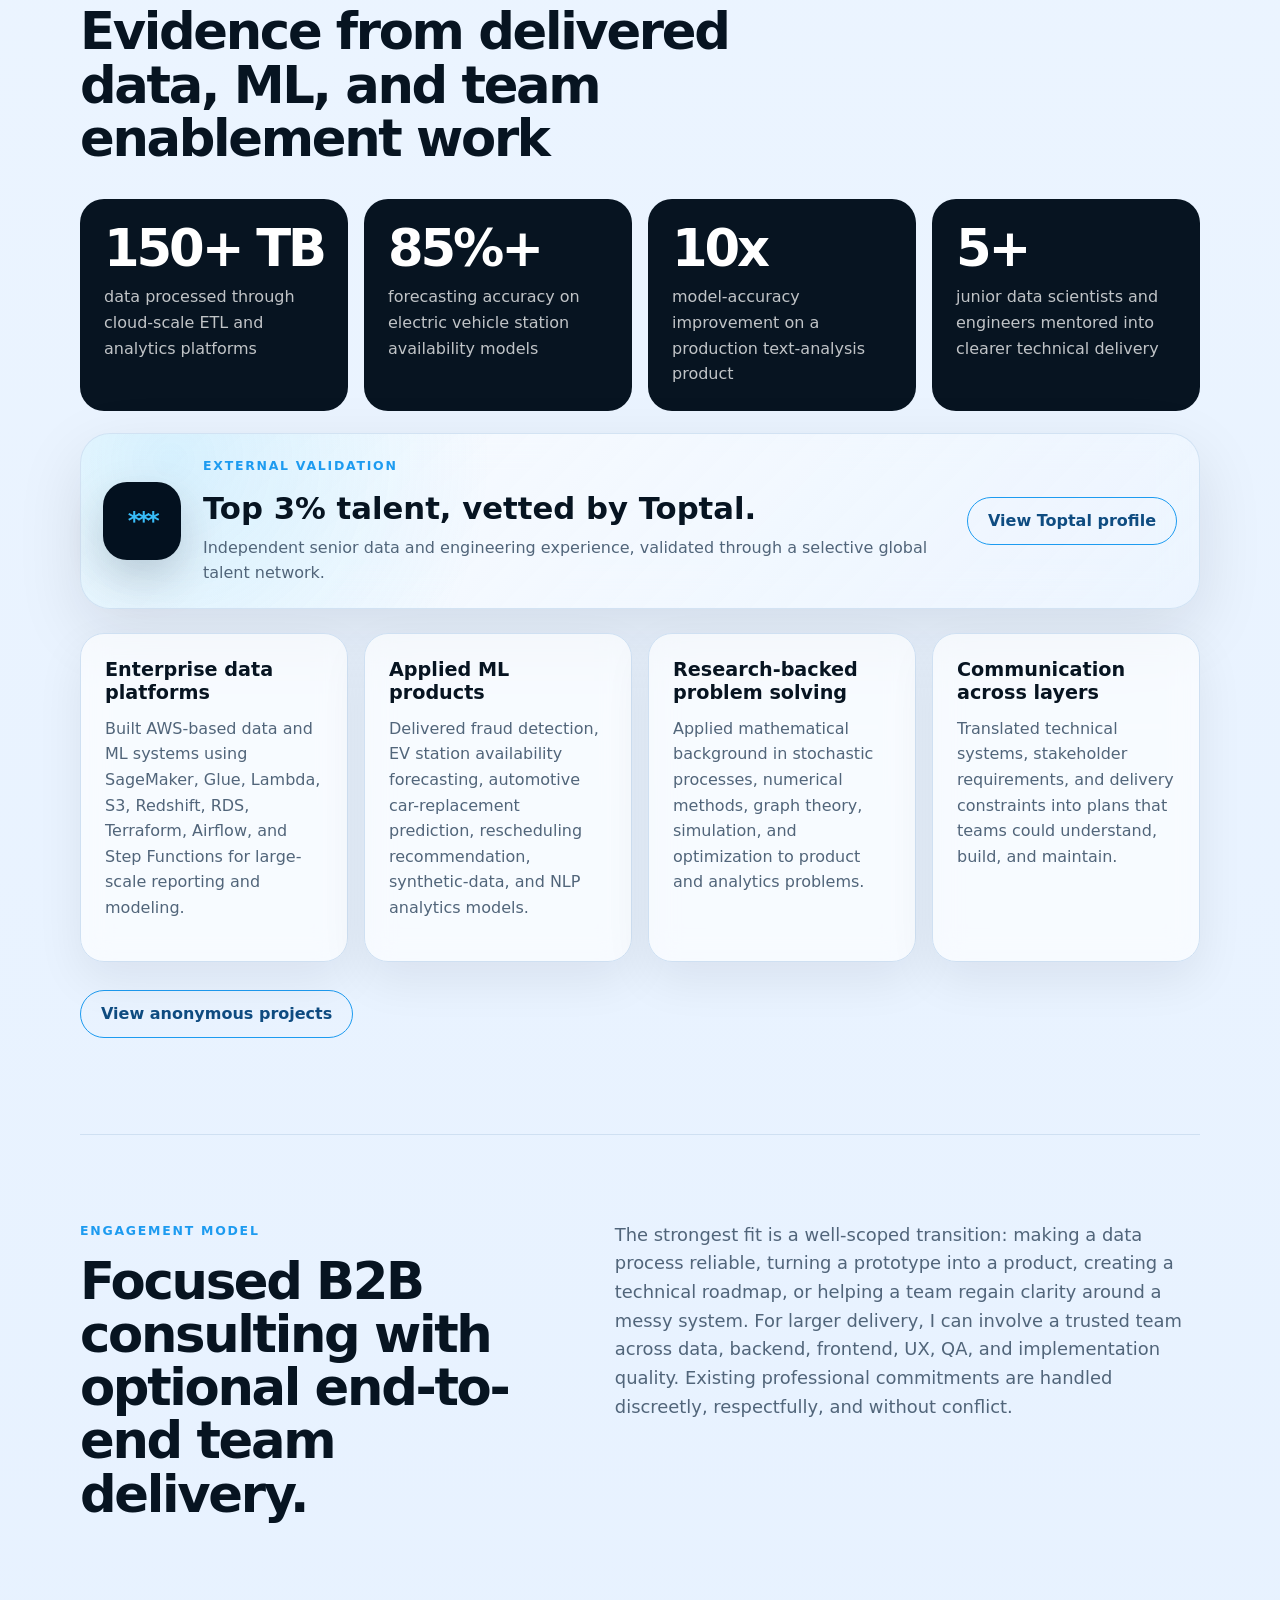
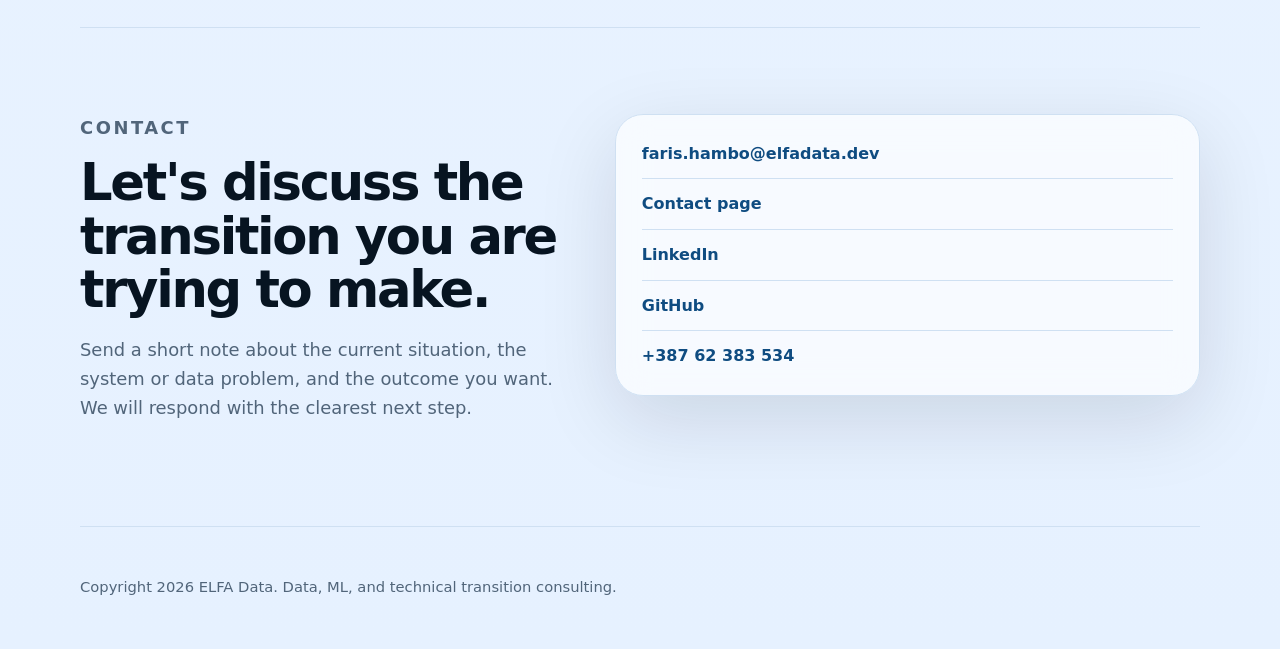
==== commit 806a8a2c: "feat: toptal update" ====
--- a/index.html
+++ b/index.html
@@ -279,6 +279,30 @@
           </div>
         </div>
 
+        <aside class="talent-badge" aria-label="External validation">
+          <div class="talent-stars" aria-hidden="true">
+            <span>*</span>
+            <span>*</span>
+            <span>*</span>
+          </div>
+          <div>
+            <p class="eyebrow">External validation</p>
+            <h3>Top 3% talent, vetted by Toptal.</h3>
+            <p>
+              Independent senior data and engineering experience, validated through a selective global talent
+              network.
+            </p>
+          </div>
+          <a
+            class="button secondary"
+            href="https://www.toptal.com/developers/resume/faris-hambo#pY00gk"
+            target="_blank"
+            rel="noreferrer"
+          >
+            View Toptal profile
+          </a>
+        </aside>
+
         <div class="proof-list">
           <article>
             <h3>Enterprise data platforms</h3>
--- a/styles.css
+++ b/styles.css
@@ -594,6 +594,47 @@
   color: rgba(255, 255, 255, 0.75);
 }
 
+.talent-badge {
+  display: grid;
+  grid-template-columns: auto minmax(0, 1fr) auto;
+  gap: 22px;
+  align-items: center;
+  margin: 20px 0 24px;
+  border: 1px solid rgba(207, 224, 242, 0.9);
+  border-radius: 30px;
+  background:
+    radial-gradient(circle at 8% 15%, rgba(56, 189, 248, 0.18), transparent 20rem),
+    linear-gradient(135deg, rgba(255, 255, 255, 0.72), rgba(238, 246, 255, 0.58));
+  box-shadow: 0 22px 66px rgba(3, 17, 31, 0.1);
+  backdrop-filter: blur(18px);
+  padding: 22px;
+}
+
+.talent-badge h3 {
+  margin-bottom: 8px;
+  font-size: clamp(1.35rem, 2.4vw, 2rem);
+}
+
+.talent-badge p:not(.eyebrow) {
+  margin-bottom: 0;
+  color: var(--muted);
+}
+
+.talent-stars {
+  display: flex;
+  align-items: center;
+  justify-content: center;
+  width: 78px;
+  height: 78px;
+  border-radius: 24px;
+  background: var(--navy);
+  box-shadow: 0 18px 44px rgba(3, 17, 31, 0.18);
+  color: var(--cyan);
+  font-size: 1.55rem;
+  font-weight: 900;
+  letter-spacing: -0.14em;
+}
+
 .proof-list {
   display: grid;
   grid-template-columns: repeat(4, minmax(0, 1fr));
@@ -841,6 +882,10 @@
     grid-template-columns: 1fr;
   }
 
+  .talent-badge {
+    grid-template-columns: 1fr;
+  }
+
   .case-card > .eyebrow,
   .case-card > h2,
   .case-card > p,
